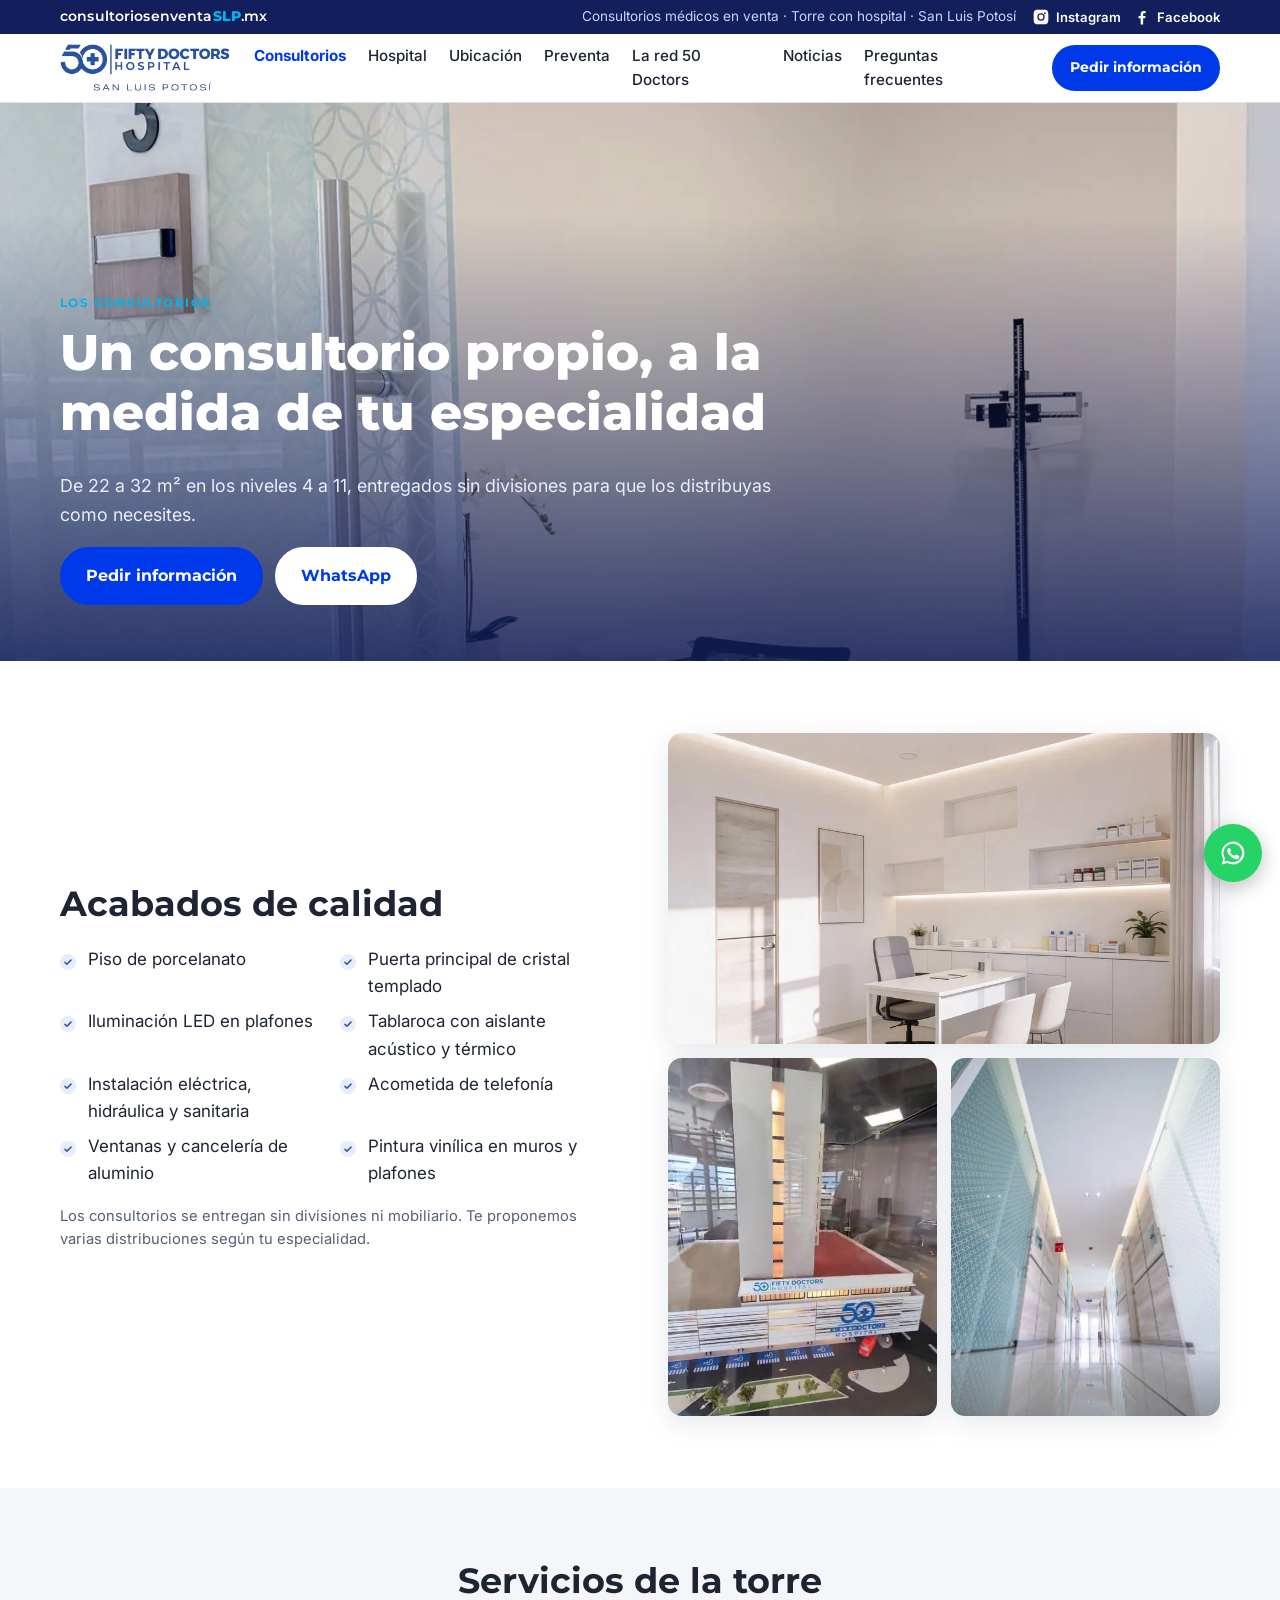
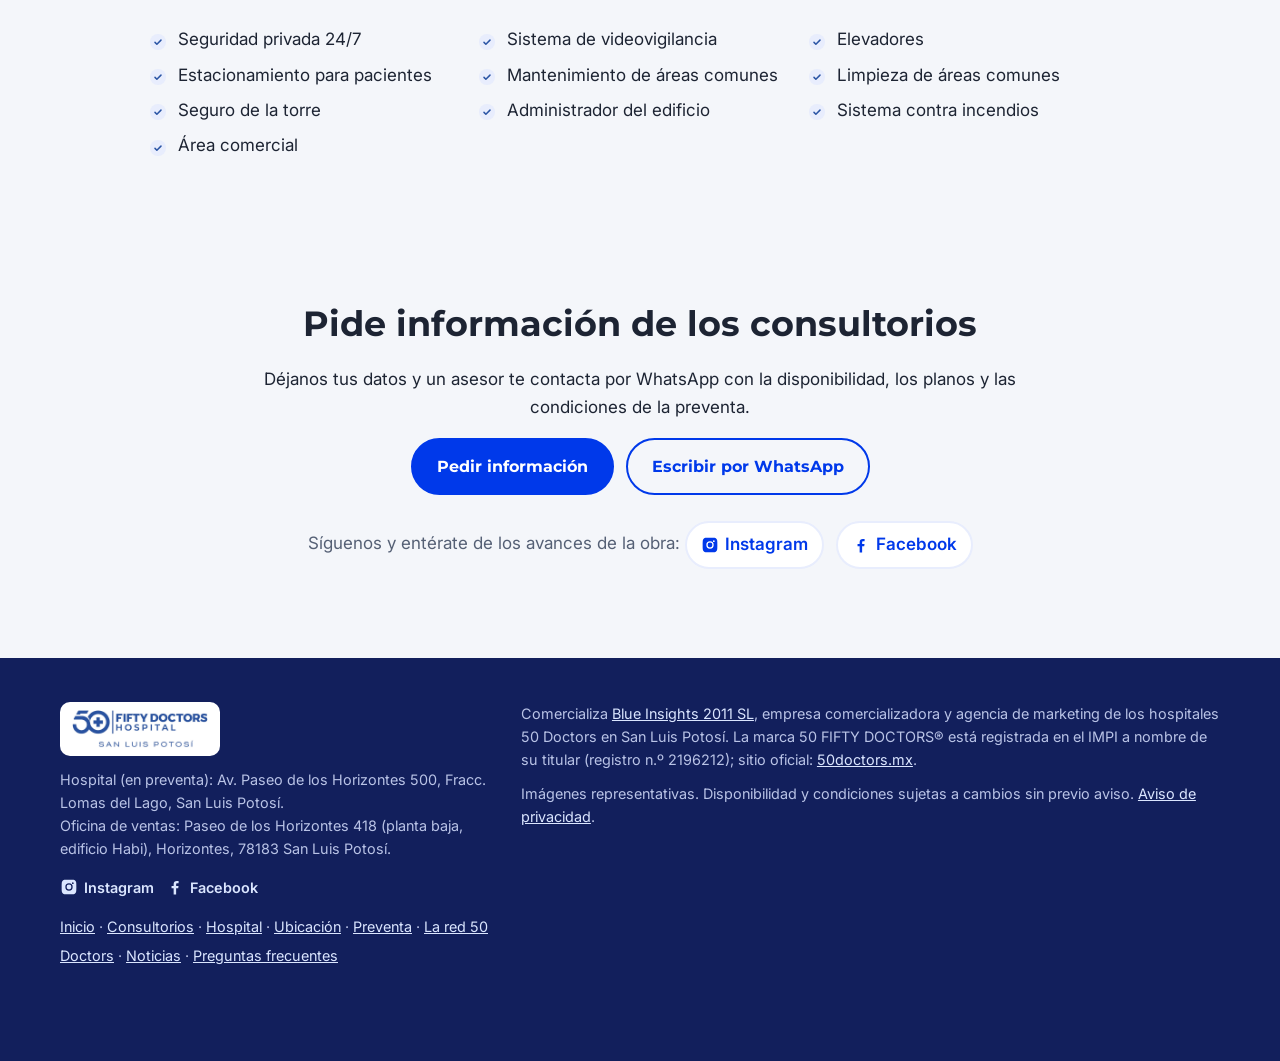
==== consultorios/index.html @ 8eedb694 "Google Ads: las tres conversiones conectadas (Pedir información, Concertar visita, WhatsApp) Co-Auth" ====
<!doctype html>
<html lang="es-MX">
<head>
<meta charset="utf-8">
<!-- Google Ads, cuenta 209-593-1827 (CEO 2026-11-02). Las conversiones las
     manda enlaces.js al pulsar «Pedir información», «Concertar visita» o WhatsApp. -->
<script async src="https://www.googletagmanager.com/gtag/js?id=AW-18551963654"></script>
<script>
  window.dataLayer = window.dataLayer || [];
  function gtag(){dataLayer.push(arguments);}
  gtag('js', new Date());
  gtag('config', 'AW-18551963654');
</script>
<meta name="viewport" content="width=device-width, initial-scale=1">
<title>Consultorios de 22 a 32 m² en venta en San Luis Potosí · 50 Doctors SLP</title>
<meta name="description" content="Consultorios médicos de 22 a 32 m² en San Luis Potosí, entregados sin divisiones para adaptarlos a tu especialidad. Acabados de calidad, seguridad 24/7, elevadores y estacionamiento.">
<link rel="canonical" href="https://consultoriosenventaslp.mx/consultorios/">
<meta name="robots" content="index, follow">
<meta name="theme-color" content="#0039ea">
<meta property="og:type" content="website">
<meta property="og:locale" content="es_MX">
<meta property="og:site_name" content="50 Doctors SLP">
<meta property="og:title" content="Consultorios de 22 a 32 m² en venta en San Luis Potosí · 50 Doctors SLP">
<meta property="og:description" content="Consultorios médicos de 22 a 32 m² en San Luis Potosí, entregados sin divisiones para adaptarlos a tu especialidad. Acabados de calidad, seguridad 24/7, elevadores y estacionamiento.">
<meta property="og:url" content="https://consultoriosenventaslp.mx/consultorios/">
<meta property="og:image" content="https://consultoriosenventaslp.mx/assets/img/og.jpg">
<meta name="twitter:card" content="summary_large_image">
<link rel="icon" href="/favicon.ico" sizes="any">
<link rel="icon" type="image/png" sizes="192x192" href="/assets/img/icono-192.png?v=2">
<link rel="apple-touch-icon" href="/assets/img/apple-touch-icon.png?v=2">
<link rel="preconnect" href="https://fonts.googleapis.com">
<link rel="preconnect" href="https://fonts.gstatic.com" crossorigin>
<link href="https://fonts.googleapis.com/css2?family=Montserrat:wght@500;600;700;800&family=Inter:wght@400;500;600&display=swap" rel="stylesheet">
<link rel="stylesheet" href="/assets/css/style.css?v=8">
</head>
<body>
<div class="barra-dominio">
  <div class="contenedor barra-dominio__fila">
    <a href="/" class="barra-dominio__nombre">consultoriosenventa<strong>SLP</strong>.mx</a>
    <span class="barra-dominio__lema">Consultorios médicos en venta · Torre con hospital · San Luis Potosí</span>
    <span class="redes redes--barra"><a href="https://www.instagram.com/consultoriosenventa.slp/" target="_blank" rel="noopener" aria-label="Instagram de 50 Doctors SLP"><svg viewBox="0 0 24 24" width="18" height="18" aria-hidden="true"><path fill="currentColor" d="M12 2.2c3.2 0 3.6 0 4.8.1 1.2.1 1.8.2 2.2.4.6.2 1 .5 1.4.9.4.4.7.8.9 1.4.2.4.4 1.1.4 2.2.1 1.3.1 1.6.1 4.8s0 3.6-.1 4.8c-.1 1.2-.2 1.8-.4 2.2-.2.6-.5 1-.9 1.4-.4.4-.8.7-1.4.9-.4.2-1.1.4-2.2.4-1.3.1-1.6.1-4.8.1s-3.6 0-4.8-.1c-1.2-.1-1.8-.2-2.2-.4-.6-.2-1-.5-1.4-.9-.4-.4-.7-.8-.9-1.4-.2-.4-.4-1.1-.4-2.2C2.2 15.6 2.2 15.2 2.2 12s0-3.6.1-4.8c.1-1.2.2-1.8.4-2.2.2-.6.5-1 .9-1.4.4-.4.8-.7 1.4-.9.4-.2 1.1-.4 2.2-.4C8.4 2.2 8.8 2.2 12 2.2Zm0 4.9a4.9 4.9 0 1 0 0 9.8 4.9 4.9 0 0 0 0-9.8Zm0 8.1a3.2 3.2 0 1 1 0-6.4 3.2 3.2 0 0 1 0 6.4Zm5.1-9.4a1.15 1.15 0 1 0 0 2.3 1.15 1.15 0 0 0 0-2.3Z"/></svg><span>Instagram</span></a><a href="https://www.facebook.com/1326223403898883" target="_blank" rel="noopener" aria-label="Facebook de 50 Doctors SLP"><svg viewBox="0 0 24 24" width="18" height="18" aria-hidden="true"><path fill="currentColor" d="M13.5 22v-8.2h2.8l.4-3.2h-3.2V8.5c0-.9.3-1.6 1.6-1.6h1.7V4.1c-.3 0-1.3-.1-2.5-.1-2.5 0-4.1 1.5-4.1 4.2v2.4H7.4v3.2h2.8V22h3.3Z"/></svg><span>Facebook</span></a></span>
  </div>
</div>
<header class="cabecera">
  <div class="contenedor cabecera__fila">
    <a href="/" class="marca" aria-label="50 Doctors SLP, inicio">
      <img src="/assets/img/logo.png" alt="50 Doctors Hospital San Luis Potosí" width="190" height="53">
    </a>
    <nav class="menu" aria-label="Secciones">
      <a href="/consultorios/" aria-current="page">Consultorios</a>
      <a href="/hospital/">Hospital</a>
      <a href="/ubicacion/">Ubicación</a>
      <a href="/preventa/">Preventa</a>
      <a href="/red-50-doctors/">La red 50 Doctors</a>
      <a href="/noticias/">Noticias</a>
      <a href="/preguntas-frecuentes/">Preguntas frecuentes</a>
    </nav>
    <a class="boton boton--pequeno" data-formulario href="/#contacto">Pedir información</a>
  </div>
  <nav class="menu-movil" aria-label="Secciones">
      <a href="/consultorios/" aria-current="page">Consultorios</a>
      <a href="/hospital/">Hospital</a>
      <a href="/ubicacion/">Ubicación</a>
      <a href="/preventa/">Preventa</a>
      <a href="/red-50-doctors/">La red 50 Doctors</a>
      <a href="/noticias/">Noticias</a>
      <a href="/preguntas-frecuentes/">Preguntas frecuentes</a>
  </nav>
</header>
<main>
<section class="portada portada--interior">
  <img class="portada__foto" src="/assets/img/consultorio-real.webp" alt="Consultorio médico 50 Doctors" width="1200" height="1600" fetchpriority="high">
  <div class="portada__velo"></div>
  <div class="contenedor portada__texto">
    <p class="etiqueta">Los consultorios</p>
    <h1>Un consultorio propio, a la medida de tu especialidad</h1>
    <p class="portada__sub">De 22 a 32 m² en los niveles 4 a 11, entregados sin divisiones para que los distribuyas como necesites.</p>
    <div class="botones">
      <a class="boton" data-formulario href="/#contacto">Pedir información</a>
      <a class="boton boton--claro" data-whatsapp href="/#contacto">WhatsApp</a>
    </div>
  </div>
</section>
<section class="seccion">
  <div class="contenedor dos-col">
    <div>
      <h2>Acabados de calidad</h2>
      <ul class="lista lista--2col">
        <li>Piso de porcelanato</li>
        <li>Puerta principal de cristal templado</li>
        <li>Iluminación LED en plafones</li>
        <li>Tablaroca con aislante acústico y térmico</li>
        <li>Instalación eléctrica, hidráulica y sanitaria</li>
        <li>Acometida de telefonía</li>
        <li>Ventanas y cancelería de aluminio</li>
        <li>Pintura vinílica en muros y plafones</li>
      </ul>
      <p class="nota">Los consultorios se entregan sin divisiones ni mobiliario. Te proponemos varias distribuciones según tu especialidad.</p>
    </div>
    <div class="galeria-mosaico">
      <img src="/assets/img/maqueta.webp" alt="Maqueta de la torre 50 Doctors SLP en la oficina de ventas" width="478" height="850" loading="lazy">
      <img src="/assets/img/consultorio.webp" alt="Consultorio amueblado, ejemplo de distribución" width="914" height="1600" loading="lazy">
      <img src="/assets/img/pasillo-consultorios.webp" alt="Pasillo de consultorios" width="1082" height="1600" loading="lazy">
    </div>
  </div>
</section>
<section class="seccion seccion--gris">
  <div class="contenedor">
    <h2 class="centrado">Servicios de la torre</h2>
    <ul class="lista lista--3col">
      <li>Seguridad privada 24/7</li>
      <li>Sistema de videovigilancia</li>
      <li>Elevadores</li>
      <li>Estacionamiento para pacientes</li>
      <li>Mantenimiento de áreas comunes</li>
      <li>Limpieza de áreas comunes</li>
      <li>Seguro de la torre</li>
      <li>Administrador del edificio</li>
      <li>Sistema contra incendios</li>
      <li>Área comercial</li>
    </ul>
  </div>
</section>
</main>
<section class="seccion seccion--gris" id="contacto">
  <div class="contenedor contacto">
    <h2>Pide información de los consultorios</h2>
    <p>Déjanos tus datos y un asesor te contacta por WhatsApp con la disponibilidad, los planos y las condiciones de la preventa.</p>
    <div class="botones centrar">
      <a class="boton" data-formulario href="/#contacto">Pedir información</a>
      <a class="boton boton--borde-oscuro" data-whatsapp href="/#contacto">Escribir por WhatsApp</a>
    </div>
    <p class="siguenos">Síguenos y entérate de los avances de la obra: <span class="redes redes--grande"><a href="https://www.instagram.com/consultoriosenventa.slp/" target="_blank" rel="noopener" aria-label="Instagram de 50 Doctors SLP"><svg viewBox="0 0 24 24" width="18" height="18" aria-hidden="true"><path fill="currentColor" d="M12 2.2c3.2 0 3.6 0 4.8.1 1.2.1 1.8.2 2.2.4.6.2 1 .5 1.4.9.4.4.7.8.9 1.4.2.4.4 1.1.4 2.2.1 1.3.1 1.6.1 4.8s0 3.6-.1 4.8c-.1 1.2-.2 1.8-.4 2.2-.2.6-.5 1-.9 1.4-.4.4-.8.7-1.4.9-.4.2-1.1.4-2.2.4-1.3.1-1.6.1-4.8.1s-3.6 0-4.8-.1c-1.2-.1-1.8-.2-2.2-.4-.6-.2-1-.5-1.4-.9-.4-.4-.7-.8-.9-1.4-.2-.4-.4-1.1-.4-2.2C2.2 15.6 2.2 15.2 2.2 12s0-3.6.1-4.8c.1-1.2.2-1.8.4-2.2.2-.6.5-1 .9-1.4.4-.4.8-.7 1.4-.9.4-.2 1.1-.4 2.2-.4C8.4 2.2 8.8 2.2 12 2.2Zm0 4.9a4.9 4.9 0 1 0 0 9.8 4.9 4.9 0 0 0 0-9.8Zm0 8.1a3.2 3.2 0 1 1 0-6.4 3.2 3.2 0 0 1 0 6.4Zm5.1-9.4a1.15 1.15 0 1 0 0 2.3 1.15 1.15 0 0 0 0-2.3Z"/></svg><span>Instagram</span></a><a href="https://www.facebook.com/1326223403898883" target="_blank" rel="noopener" aria-label="Facebook de 50 Doctors SLP"><svg viewBox="0 0 24 24" width="18" height="18" aria-hidden="true"><path fill="currentColor" d="M13.5 22v-8.2h2.8l.4-3.2h-3.2V8.5c0-.9.3-1.6 1.6-1.6h1.7V4.1c-.3 0-1.3-.1-2.5-.1-2.5 0-4.1 1.5-4.1 4.2v2.4H7.4v3.2h2.8V22h3.3Z"/></svg><span>Facebook</span></a></span></p>
  </div>
</section>

<footer class="pie">
  <div class="contenedor pie__fila">
    <div>
      <img src="/assets/img/logo.png" alt="50 Doctors Hospital San Luis Potosí" width="160" height="45" class="pie__logo">
      <p>Hospital (en preventa): Av. Paseo de los Horizontes 500, Fracc. Lomas del Lago, San Luis Potosí.<br>Oficina de ventas: Paseo de los Horizontes 418 (planta baja, edificio Habi), Horizontes, 78183 San Luis Potosí.</p>
      <p><span class="redes redes--pie"><a href="https://www.instagram.com/consultoriosenventa.slp/" target="_blank" rel="noopener" aria-label="Instagram de 50 Doctors SLP"><svg viewBox="0 0 24 24" width="18" height="18" aria-hidden="true"><path fill="currentColor" d="M12 2.2c3.2 0 3.6 0 4.8.1 1.2.1 1.8.2 2.2.4.6.2 1 .5 1.4.9.4.4.7.8.9 1.4.2.4.4 1.1.4 2.2.1 1.3.1 1.6.1 4.8s0 3.6-.1 4.8c-.1 1.2-.2 1.8-.4 2.2-.2.6-.5 1-.9 1.4-.4.4-.8.7-1.4.9-.4.2-1.1.4-2.2.4-1.3.1-1.6.1-4.8.1s-3.6 0-4.8-.1c-1.2-.1-1.8-.2-2.2-.4-.6-.2-1-.5-1.4-.9-.4-.4-.7-.8-.9-1.4-.2-.4-.4-1.1-.4-2.2C2.2 15.6 2.2 15.2 2.2 12s0-3.6.1-4.8c.1-1.2.2-1.8.4-2.2.2-.6.5-1 .9-1.4.4-.4.8-.7 1.4-.9.4-.2 1.1-.4 2.2-.4C8.4 2.2 8.8 2.2 12 2.2Zm0 4.9a4.9 4.9 0 1 0 0 9.8 4.9 4.9 0 0 0 0-9.8Zm0 8.1a3.2 3.2 0 1 1 0-6.4 3.2 3.2 0 0 1 0 6.4Zm5.1-9.4a1.15 1.15 0 1 0 0 2.3 1.15 1.15 0 0 0 0-2.3Z"/></svg><span>Instagram</span></a><a href="https://www.facebook.com/1326223403898883" target="_blank" rel="noopener" aria-label="Facebook de 50 Doctors SLP"><svg viewBox="0 0 24 24" width="18" height="18" aria-hidden="true"><path fill="currentColor" d="M13.5 22v-8.2h2.8l.4-3.2h-3.2V8.5c0-.9.3-1.6 1.6-1.6h1.7V4.1c-.3 0-1.3-.1-2.5-.1-2.5 0-4.1 1.5-4.1 4.2v2.4H7.4v3.2h2.8V22h3.3Z"/></svg><span>Facebook</span></a></span></p>
      <nav class="pie__menu" aria-label="Secciones">
        <a href="/">Inicio</a> · <a href="/consultorios/">Consultorios</a> · <a href="/hospital/">Hospital</a> · <a href="/ubicacion/">Ubicación</a> · <a href="/preventa/">Preventa</a> · <a href="/red-50-doctors/">La red 50 Doctors</a> · <a href="/noticias/">Noticias</a> · <a href="/preguntas-frecuentes/">Preguntas frecuentes</a>
      </nav>
    </div>
    <div class="pie__legal">
      <p>Comercializa <a href="https://www.blueinsights2011.com/" target="_blank" rel="noopener">Blue Insights 2011 SL</a>, empresa comercializadora y agencia de marketing de los hospitales 50&nbsp;Doctors en San Luis Potosí. La marca 50&nbsp;FIFTY&nbsp;DOCTORS® está registrada en el IMPI a nombre de su titular (registro n.º 2196212); sitio oficial: <a href="https://www.50doctors.mx" target="_blank" rel="noopener">50doctors.mx</a>.</p>
      <p>Imágenes representativas. Disponibilidad y condiciones sujetas a cambios sin previo aviso. <a href="https://fifty-doctors-crm-805505290896.us-central1.run.app/privacidad" target="_blank" rel="noopener">Aviso de privacidad</a>.</p>
    </div>
  </div>
</footer>

<a class="flotante" data-whatsapp href="/#contacto" aria-label="Escribir por WhatsApp">
  <svg viewBox="0 0 32 32" width="28" height="28" aria-hidden="true"><path fill="currentColor" d="M16 3a13 13 0 0 0-11.2 19.6L3 29l6.6-1.7A13 13 0 1 0 16 3Zm0 23.6c-2 0-4-.6-5.7-1.6l-.4-.2-3.9 1 1-3.8-.3-.4A10.6 10.6 0 1 1 16 26.6Zm5.8-7.9c-.3-.2-1.9-.9-2.2-1s-.5-.2-.7.2-.8 1-1 1.2-.4.2-.7.1a8.7 8.7 0 0 1-4.3-3.8c-.3-.6.3-.5.9-1.7.1-.2 0-.4 0-.5l-1-2.4c-.3-.6-.5-.5-.7-.5h-.6c-.2 0-.6.1-.9.4s-1.2 1.1-1.2 2.8 1.2 3.3 1.4 3.5 2.4 3.7 5.9 5.2c2.2.9 3 1 4.1.8.7-.1 1.9-.8 2.2-1.5s.3-1.4.2-1.5-.3-.2-.6-.3Z"/></svg>
</a>
<script src="/assets/js/enlaces.js?v=8"></script>
</body>
</html>
---- assets/css/style.css ----
/* consultoriosenventaslp — 50 Doctors SLP
   Una sola hoja. Colores del brochure de SLP: azul eléctrico #0039EA,
   marino #121F5C y el cian del logo de SLP #00B3E9. Montserrat para
   títulos, Inter para texto. Móvil primero. */

:root {
  --azul: #0039ea;
  --azul-oscuro: #121f5c;
  --azul-claro: #e8edfd;
  --cian: #00b3e9;
  --texto: #1d2433;
  --texto-suave: #556075;
  --gris: #f4f6fa;
  --borde: #dde3ee;
  --blanco: #ffffff;
  --verde-wa: #25d366;
  --radio: 14px;
  --sombra: 0 8px 28px rgba(20, 40, 80, .10);
}

* { box-sizing: border-box; }
html { scroll-behavior: smooth; }
body {
  margin: 0;
  font-family: "Inter", system-ui, -apple-system, "Segoe UI", Roboto, sans-serif;
  color: var(--texto);
  background: var(--blanco);
  line-height: 1.6;
  font-size: 17px;
  -webkit-font-smoothing: antialiased;
}
img { max-width: 100%; height: auto; display: block; }
a { color: var(--azul); }
h1, h2, h3 {
  font-family: "Montserrat", system-ui, sans-serif;
  line-height: 1.2;
  color: var(--texto);
  margin: 0 0 .6em;
}
h1 { font-size: clamp(1.9rem, 4.6vw, 3.1rem); font-weight: 800; }
h2 { font-size: clamp(1.5rem, 3.2vw, 2.2rem); font-weight: 700; }
h3 { font-size: 1.15rem; font-weight: 700; margin-top: 1.4em; }
p { margin: 0 0 1em; }

.contenedor { width: min(1160px, 100% - 32px); margin-inline: auto; }
.centrado { text-align: center; }
.estrecho { max-width: 720px; margin-inline: auto; }

/* Cabecera */
.cabecera {
  position: sticky; top: 0; z-index: 20;
  background: rgba(255, 255, 255, .96);
  backdrop-filter: blur(8px);
  border-bottom: 1px solid var(--borde);
}
.cabecera__fila { display: flex; align-items: center; gap: 24px; min-height: 68px; }
.marca img { width: 170px; height: auto; }
.menu { display: none; gap: 22px; margin-left: auto; }
.menu a { color: var(--texto); text-decoration: none; font-weight: 500; font-size: .95rem; }
.menu a:hover { color: var(--azul); }
.cabecera .boton { margin-left: auto; }
@media (min-width: 900px) {
  .menu { display: flex; }
  .cabecera .boton { margin-left: 8px; }
}

/* Botones */
.boton {
  display: inline-flex; align-items: center; justify-content: center;
  padding: 14px 24px;
  border-radius: 999px;
  background: var(--azul);
  color: var(--blanco);
  font-family: "Montserrat", sans-serif;
  font-weight: 700;
  font-size: 1rem;
  text-decoration: none;
  border: 2px solid var(--azul);
  transition: background .2s, transform .2s;
}
.boton:hover { background: var(--azul-oscuro); border-color: var(--azul-oscuro); transform: translateY(-1px); }
.boton--pequeno { padding: 9px 16px; font-size: .9rem; }
.boton--claro { background: var(--blanco); color: var(--azul); border-color: var(--blanco); }
.boton--claro:hover { background: var(--azul-claro); border-color: var(--azul-claro); }
.boton--borde { background: transparent; color: var(--blanco); border-color: var(--blanco); }
.boton--borde:hover { background: rgba(255, 255, 255, .12); border-color: var(--blanco); }
.boton--borde-oscuro { background: transparent; color: var(--azul); border-color: var(--azul); }
.boton--borde-oscuro:hover { background: var(--azul-claro); }

.etiqueta {
  font-family: "Montserrat", sans-serif;
  font-weight: 700;
  text-transform: uppercase;
  letter-spacing: .12em;
  font-size: .78rem;
  color: var(--azul);
  margin-bottom: .8em;
}
.etiqueta--clara { color: var(--cian); }

/* Portada */
.portada { position: relative; min-height: min(86vh, 760px); display: flex; align-items: flex-end; overflow: hidden; }
.portada__foto { position: absolute; inset: 0; width: 100%; height: 100%; object-fit: cover; object-position: center 35%; }
.portada__velo { position: absolute; inset: 0; background: linear-gradient(180deg, rgba(18, 31, 92, .05) 20%, rgba(18, 31, 92, .85) 100%); }
.portada__texto { position: relative; padding: 120px 0 56px; color: var(--blanco); }
.portada__texto h1 { color: var(--blanco); max-width: 860px; }
.portada__texto .etiqueta { color: var(--cian); }
.portada__sub { font-size: 1.12rem; max-width: 720px; color: #e8eefc; }
.portada__botones { display: flex; flex-wrap: wrap; gap: 12px; margin-top: 8px; }
.centrar { justify-content: center; }

/* Cifras */
.cifras { background: var(--azul); color: var(--blanco); border-bottom: 4px solid var(--cian); }
.cifras__fila { display: grid; grid-template-columns: repeat(2, 1fr); gap: 18px 12px; padding: 28px 0; text-align: center; }
.cifras strong { display: block; font-family: "Montserrat", sans-serif; font-size: 1.6rem; font-weight: 800; }
.cifras span { font-size: .9rem; color: #d6e0ff; }
@media (min-width: 760px) { .cifras__fila { grid-template-columns: repeat(4, 1fr); } }
@media (min-width: 1050px) { .cifras__fila { grid-template-columns: repeat(7, 1fr); } }

/* Secciones */
.seccion { padding: 72px 0; }
.seccion--gris { background: var(--gris); }
.dos-col { display: grid; gap: 40px; align-items: center; }
@media (min-width: 900px) {
  .dos-col { grid-template-columns: 1fr 1fr; gap: 56px; }
  .dos-col--invertida > :first-child { order: 2; }
}

.lista { list-style: none; padding: 0; margin: 0 0 1em; display: grid; gap: 8px; }
.lista li { position: relative; padding-left: 28px; }
.lista li::before {
  content: ""; position: absolute; left: 0; top: .45em;
  width: 16px; height: 16px; border-radius: 50%;
  background: var(--azul-claro) url("data:image/svg+xml,%3Csvg xmlns='http://www.w3.org/2000/svg' viewBox='0 0 16 16'%3E%3Cpath d='M4 8.5l2.5 2.5L12 5.5' fill='none' stroke='%232a55a5' stroke-width='2' stroke-linecap='round' stroke-linejoin='round'/%3E%3C/svg%3E") center/12px no-repeat;
}
@media (min-width: 600px) { .lista--2col { grid-template-columns: 1fr 1fr; } }

.galeria-2 { display: grid; gap: 14px; }
.galeria-2 img, .galeria-mosaico img, .red img { border-radius: var(--radio); box-shadow: var(--sombra); object-fit: cover; width: 100%; }
.galeria-2 img { aspect-ratio: 16 / 10; }
.galeria-mosaico { display: grid; grid-template-columns: 1fr 1fr; gap: 14px; }
.galeria-mosaico img { aspect-ratio: 3 / 4; }
.galeria-mosaico img:nth-child(2) { grid-column: 1 / -1; aspect-ratio: 16 / 9; order: -1; }

.tarjetas { display: grid; gap: 18px; margin-top: 32px; }
@media (min-width: 800px) { .tarjetas { grid-template-columns: repeat(3, 1fr); } }
.tarjeta { background: var(--blanco); border: 1px solid var(--borde); border-radius: var(--radio); padding: 26px; box-shadow: var(--sombra); }
.tarjeta { border-top: 4px solid var(--cian); }
.tarjeta h3 { margin-top: 0; color: var(--azul); }
.tarjeta p { margin: 0; color: var(--texto-suave); }

.mapa { border-radius: var(--radio); overflow: hidden; box-shadow: var(--sombra); background: var(--borde); aspect-ratio: 4 / 3; }
.mapa iframe { width: 100%; height: 100%; border: 0; display: block; }
.enlace { font-weight: 600; text-decoration: none; }
.enlace:hover { text-decoration: underline; }

/* Preventa */
.preventa { background: linear-gradient(135deg, var(--azul-oscuro), var(--azul)); color: var(--blanco); }
.preventa__caja { max-width: 820px; text-align: center; }
.preventa h2 { color: var(--blanco); }
.preventa p { color: #e3ebfb; font-size: 1.08rem; }
.preventa .portada__botones { justify-content: center; }

/* Red */
.red { display: grid; grid-template-columns: 1fr 1fr; gap: 14px; margin-top: 32px; }
.red img { aspect-ratio: 4 / 3; }
@media (min-width: 900px) { .red { grid-template-columns: repeat(4, 1fr); } .red img { aspect-ratio: 3 / 4; } }

/* Contacto */
.contacto { text-align: center; max-width: 760px; }

/* Pie */
.pie { background: var(--azul-oscuro); color: #b9c3e6; padding: 44px 0 90px; font-size: .9rem; }
.pie a { color: #dbe6ff; }
.pie__fila { display: grid; gap: 24px; }
@media (min-width: 900px) { .pie__fila { grid-template-columns: 1fr 1.6fr; } }
.pie__logo { background: var(--blanco); padding: 8px 12px; border-radius: 10px; margin-bottom: 12px; }
.pie__legal p { margin-bottom: .8em; }

/* WhatsApp flotante */
.flotante {
  position: fixed; right: 18px; bottom: 18px; z-index: 30;
  width: 58px; height: 58px; border-radius: 50%;
  background: var(--verde-wa); color: var(--blanco);
  display: grid; place-items: center;
  box-shadow: 0 6px 20px rgba(0, 0, 0, .25);
  transition: transform .2s;
}
.flotante:hover { transform: scale(1.06); }

@media (prefers-reduced-motion: reduce) {
  html { scroll-behavior: auto; }
  .boton, .flotante { transition: none; }
}

/* Que la cabecera fija no tape el título al saltar a una sección. */
section[id] { scroll-margin-top: 76px; }

/* Móvil: botón de la cabecera en una línea y texto de portada legible
   sobre la foto. */
.boton { white-space: nowrap; }
@media (max-width: 600px) {
  .marca img { width: 128px; }
  .portada__velo { background: linear-gradient(180deg, rgba(18, 31, 92, .25) 0%, rgba(18, 31, 92, .9) 55%); }
  .portada__texto { padding-top: 90px; }
  .portada__botones .boton { flex: 1 1 100%; }
}

/* ── Varias páginas (11-oct) ─────────────────────────────────────────── */

/* Barra con el dominio, arriba del todo (CEO: «que se vea»). */
.barra-dominio { background: var(--azul-oscuro); color: #c9d4f7; font-size: .85rem; }
.barra-dominio__fila { display: flex; align-items: center; justify-content: space-between; gap: 12px; min-height: 34px; }
.barra-dominio__nombre { color: var(--blanco); text-decoration: none; font-family: "Montserrat", sans-serif; font-weight: 600; letter-spacing: .01em; }
.barra-dominio__nombre strong { color: var(--cian); font-weight: 800; }
.barra-dominio__lema { display: none; }
@media (min-width: 760px) { .barra-dominio__lema { display: inline; } }

.menu a[aria-current="page"] { color: var(--azul); font-weight: 700; }
.menu-movil {
  display: flex; gap: 18px; overflow-x: auto; padding: 8px 16px 10px;
  border-top: 1px solid var(--borde); scrollbar-width: none;
}
.menu-movil::-webkit-scrollbar { display: none; }
.menu-movil a { color: var(--texto); text-decoration: none; font-weight: 600; font-size: .9rem; white-space: nowrap; }
.menu-movil a[aria-current="page"] { color: var(--azul); }
@media (min-width: 900px) { .menu-movil { display: none; } }

.botones { display: flex; flex-wrap: wrap; gap: 12px; margin-top: 8px; }
.preventa .botones, .contacto .botones { justify-content: center; }
@media (max-width: 600px) { .portada .botones .boton { flex: 1 1 100%; } }

.portada--interior { min-height: min(62vh, 560px); }

.tarjetas--enlace { grid-template-columns: 1fr; }
@media (min-width: 700px) { .tarjetas--enlace { grid-template-columns: 1fr 1fr; } }
@media (min-width: 1100px) { .tarjetas--enlace { grid-template-columns: repeat(4, 1fr); } }
.tarjeta--enlace { padding: 0; overflow: hidden; text-decoration: none; color: inherit; display: flex; flex-direction: column; transition: transform .2s, box-shadow .2s; }
.tarjeta--enlace:hover { transform: translateY(-3px); box-shadow: 0 14px 34px rgba(0, 57, 234, .16); }
.tarjeta--enlace img { aspect-ratio: 16 / 10; object-fit: cover; width: 100%; }
.tarjeta--enlace > div { padding: 18px 20px 22px; }
.tarjeta__mas { display: inline-block; margin-top: 10px; color: var(--azul); font-weight: 700; font-size: .92rem; }

@media (min-width: 700px) { .lista--3col { grid-template-columns: repeat(3, 1fr); } }
.lista--3col { max-width: 980px; margin: 24px auto 0; }
.nota { color: var(--texto-suave); font-size: .92rem; }

.pasos { counter-reset: paso; list-style: none; padding: 0; margin: 24px 0 0; display: grid; gap: 14px; }
.pasos li { counter-increment: paso; position: relative; padding: 16px 18px 16px 64px; background: var(--blanco); border: 1px solid var(--borde); border-radius: var(--radio); }
.pasos li::before {
  content: counter(paso); position: absolute; left: 18px; top: 50%; transform: translateY(-50%);
  width: 32px; height: 32px; border-radius: 50%; background: var(--azul); color: var(--blanco);
  display: grid; place-items: center; font-family: "Montserrat", sans-serif; font-weight: 800;
}

.pie__menu { margin-top: 10px; line-height: 2; }

/* Ubicación: el hospital y la oficina en el mismo mapa (11-oct). */
.mapa--grande { aspect-ratio: auto; height: min(62vh, 520px); }
.lugares { display: grid; gap: 18px; margin-top: 24px; }
@media (min-width: 860px) { .lugares { grid-template-columns: 1fr 1fr; } }
.lugar { background: var(--blanco); border: 1px solid var(--borde); border-radius: var(--radio); padding: 24px; box-shadow: var(--sombra); }
.lugar--hospital { border-top: 5px solid var(--azul); }
.lugar--oficina { border-top: 5px solid var(--cian); }
.lugar h2 { font-size: 1.35rem; }
.etiqueta-mapa { font-family: "Montserrat", sans-serif; font-weight: 700; font-size: 13px; border: 0; border-radius: 8px; padding: 6px 10px; box-shadow: 0 4px 14px rgba(0,0,0,.2); }
.etiqueta-mapa--hospital { background: var(--azul); color: #fff; }
.etiqueta-mapa--oficina { background: var(--cian); color: #04203a; }
.etiqueta-mapa--hospital::before { border-top-color: var(--azul) !important; }
.etiqueta-mapa--oficina::before { border-top-color: var(--cian) !important; }
.lugar .mapa { margin: -24px -24px 18px; border-radius: var(--radio) var(--radio) 0 0; box-shadow: none; aspect-ratio: 16 / 10; }

/* Redes (11-oct): Instagram y Facebook en todas las páginas. */
.redes { display: inline-flex; gap: 12px; align-items: center; vertical-align: middle; }
.redes a { display: inline-flex; align-items: center; gap: 6px; text-decoration: none; font-weight: 600; }
.redes--barra a { color: var(--blanco); }
.redes--barra a span { display: none; }
@media (min-width: 1000px) { .redes--barra a span { display: inline; font-size: .82rem; } }
.redes--barra a:hover { color: var(--cian); }
.redes--grande a { color: var(--azul); padding: 8px 14px; border: 2px solid var(--azul-claro); border-radius: 999px; background: var(--blanco); }
.redes--grande a:hover { border-color: var(--azul); }
.redes--pie a { color: #dbe6ff; }
.siguenos { margin-top: 26px; color: var(--texto-suave); }
.barra-dominio__fila { gap: 16px; }
.barra-dominio__lema { margin-left: auto; }

/* Noticias */
.noticias { display: grid; gap: 20px; }
@media (min-width: 700px) { .noticias { grid-template-columns: 1fr 1fr; } }
@media (min-width: 1050px) { .noticias { grid-template-columns: repeat(3, 1fr); } }
.noticia { background: var(--blanco); border: 1px solid var(--borde); border-radius: var(--radio); overflow: hidden; box-shadow: var(--sombra); display: flex; flex-direction: column; }
.noticia__foto img { width: 100%; aspect-ratio: 4 / 5; object-fit: cover; }
.noticia__texto { padding: 18px 20px 22px; }
.noticia__texto h3 { margin-top: 0; font-size: 1.05rem; }
.noticia__texto p { color: var(--texto-suave); font-size: .95rem; }
.noticia__fecha { font-size: .8rem !important; text-transform: uppercase; letter-spacing: .06em; color: var(--azul) !important; font-weight: 600; margin-bottom: .4em; }

/* Preventa: fotos reales del terreno (11-oct). */
.obra { display: grid; gap: 16px; margin-top: 26px; }
@media (min-width: 800px) { .obra { grid-template-columns: repeat(3, 1fr); } }
.obra figure { margin: 0; background: var(--blanco); border-radius: var(--radio); overflow: hidden; box-shadow: var(--sombra); }
.obra img { width: 100%; aspect-ratio: 16 / 10; object-fit: cover; }
.obra figcaption { padding: 10px 14px 14px; font-size: .9rem; color: var(--texto-suave); }

/* Preguntas frecuentes (12-oct). */
.faq { background: var(--blanco); border: 1px solid var(--borde); border-radius: var(--radio); margin-bottom: 10px; box-shadow: var(--sombra); }
.faq summary { cursor: pointer; padding: 16px 48px 16px 18px; font-family: "Montserrat", sans-serif; font-weight: 700; position: relative; list-style: none; }
.faq summary::-webkit-details-marker { display: none; }
.faq summary::after { content: "+"; position: absolute; right: 18px; top: 50%; transform: translateY(-50%); color: var(--azul); font-size: 1.4rem; font-weight: 600; }
.faq[open] summary::after { content: "–"; }
.faq p { padding: 0 18px 16px; margin: 0; color: var(--texto-suave); }
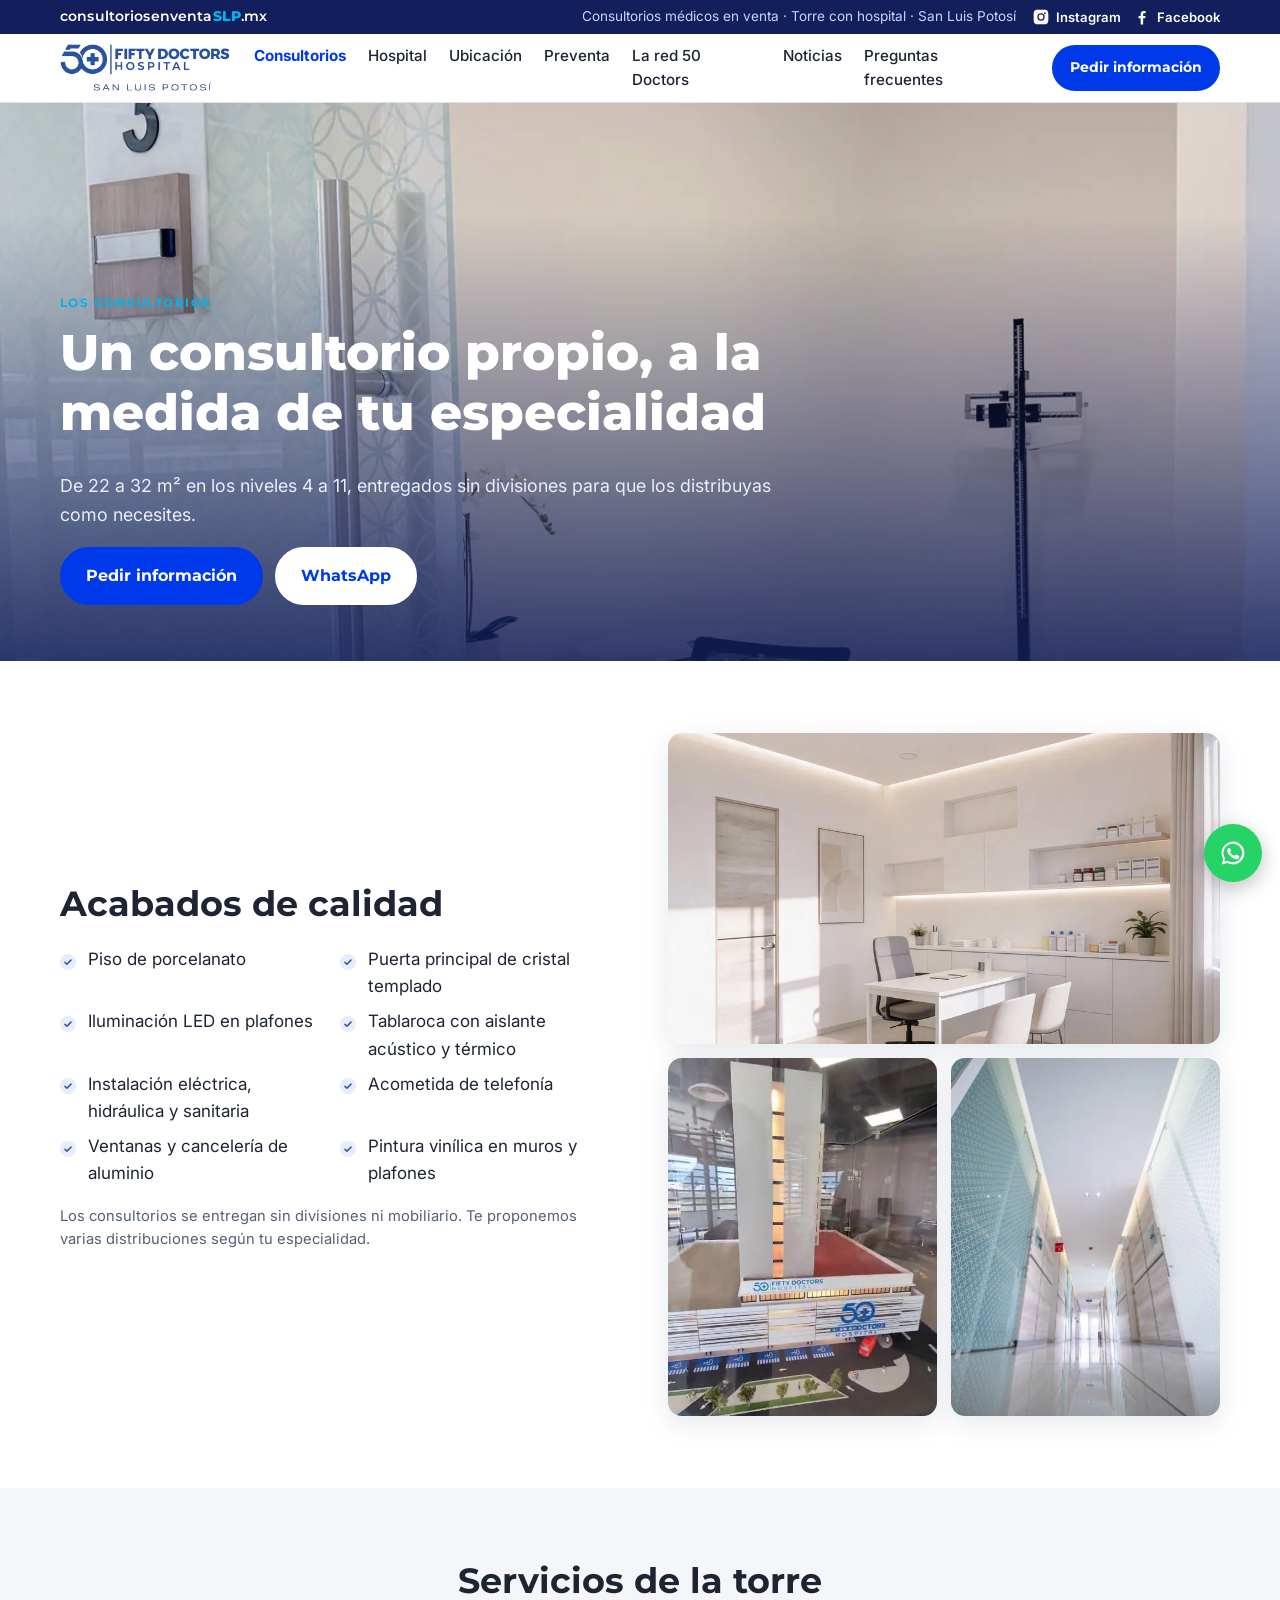
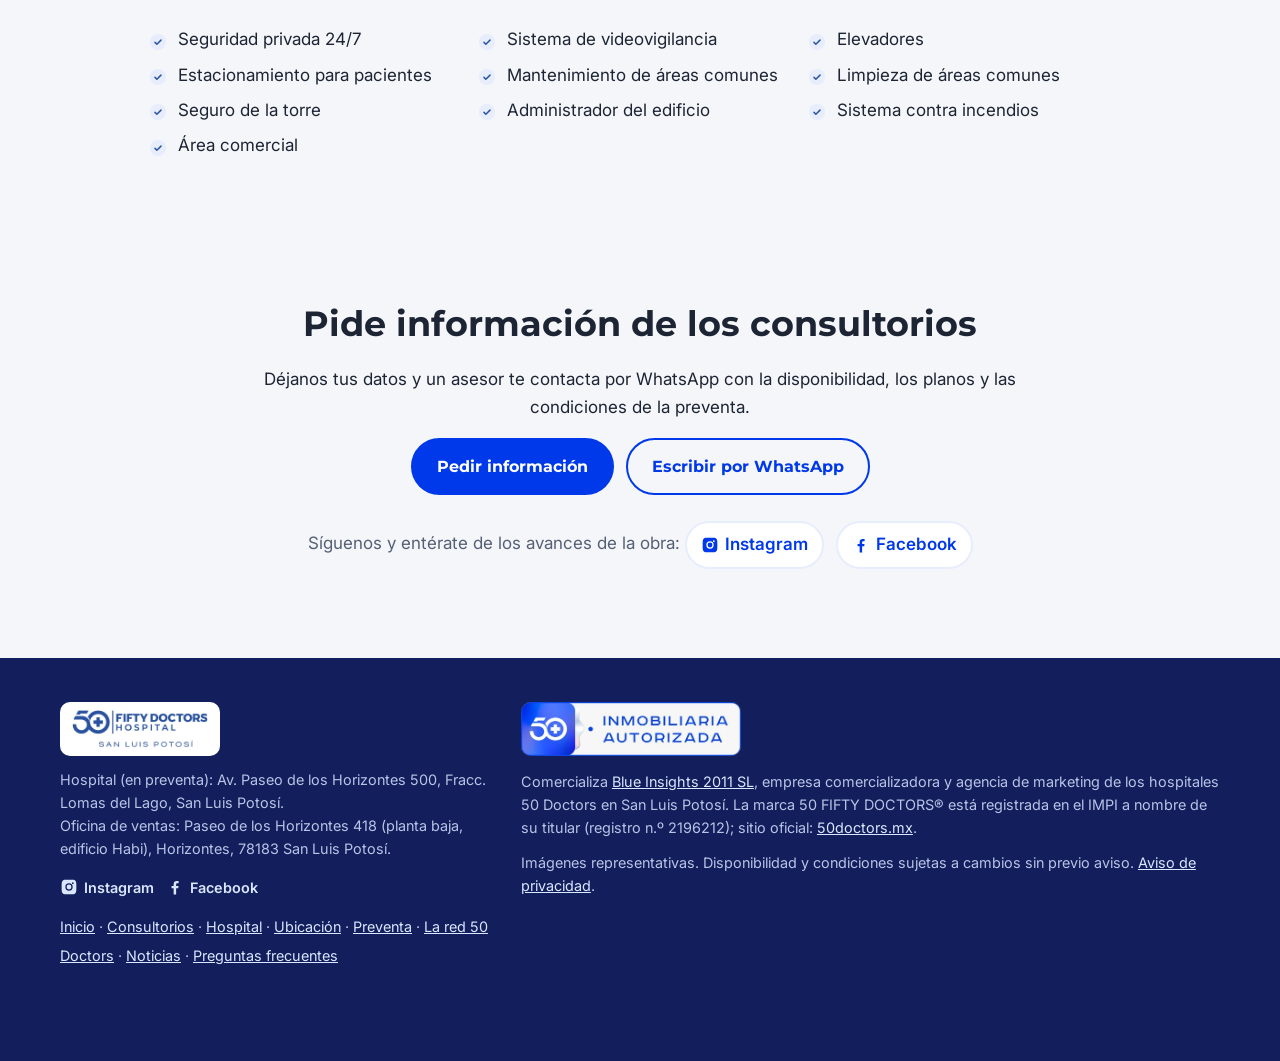
==== commit a6c1c5f3: "Pie: sello «Inmobiliaria autorizada» en todas las páginas Co-Authored-By: Claude Opus 5.5 <noreply@a" ====
--- a/consultorios/index.html
+++ b/consultorios/index.html
@@ -31,7 +31,7 @@
 <link rel="preconnect" href="https://fonts.googleapis.com">
 <link rel="preconnect" href="https://fonts.gstatic.com" crossorigin>
 <link href="https://fonts.googleapis.com/css2?family=Montserrat:wght@500;600;700;800&family=Inter:wght@400;500;600&display=swap" rel="stylesheet">
-<link rel="stylesheet" href="/assets/css/style.css?v=8">
+<link rel="stylesheet" href="/assets/css/style.css?v=9">
 </head>
 <body>
 <div class="barra-dominio">
@@ -145,6 +145,7 @@
       </nav>
     </div>
     <div class="pie__legal">
+      <img src="/assets/img/inmobiliaria-autorizada.webp" alt="50 Doctors · Inmobiliaria autorizada" width="220" height="55" class="pie__sello" loading="lazy">
       <p>Comercializa <a href="https://www.blueinsights2011.com/" target="_blank" rel="noopener">Blue Insights 2011 SL</a>, empresa comercializadora y agencia de marketing de los hospitales 50&nbsp;Doctors en San Luis Potosí. La marca 50&nbsp;FIFTY&nbsp;DOCTORS® está registrada en el IMPI a nombre de su titular (registro n.º 2196212); sitio oficial: <a href="https://www.50doctors.mx" target="_blank" rel="noopener">50doctors.mx</a>.</p>
       <p>Imágenes representativas. Disponibilidad y condiciones sujetas a cambios sin previo aviso. <a href="https://fifty-doctors-crm-805505290896.us-central1.run.app/privacidad" target="_blank" rel="noopener">Aviso de privacidad</a>.</p>
     </div>
@@ -154,6 +155,6 @@
 <a class="flotante" data-whatsapp href="/#contacto" aria-label="Escribir por WhatsApp">
   <svg viewBox="0 0 32 32" width="28" height="28" aria-hidden="true"><path fill="currentColor" d="M16 3a13 13 0 0 0-11.2 19.6L3 29l6.6-1.7A13 13 0 1 0 16 3Zm0 23.6c-2 0-4-.6-5.7-1.6l-.4-.2-3.9 1 1-3.8-.3-.4A10.6 10.6 0 1 1 16 26.6Zm5.8-7.9c-.3-.2-1.9-.9-2.2-1s-.5-.2-.7.2-.8 1-1 1.2-.4.2-.7.1a8.7 8.7 0 0 1-4.3-3.8c-.3-.6.3-.5.9-1.7.1-.2 0-.4 0-.5l-1-2.4c-.3-.6-.5-.5-.7-.5h-.6c-.2 0-.6.1-.9.4s-1.2 1.1-1.2 2.8 1.2 3.3 1.4 3.5 2.4 3.7 5.9 5.2c2.2.9 3 1 4.1.8.7-.1 1.9-.8 2.2-1.5s.3-1.4.2-1.5-.3-.2-.6-.3Z"/></svg>
 </a>
-<script src="/assets/js/enlaces.js?v=8"></script>
+<script src="/assets/js/enlaces.js?v=9"></script>
 </body>
 </html>
--- a/assets/css/style.css
+++ b/assets/css/style.css
@@ -176,6 +176,7 @@
 @media (min-width: 900px) { .pie__fila { grid-template-columns: 1fr 1.6fr; } }
 .pie__logo { background: var(--blanco); padding: 8px 12px; border-radius: 10px; margin-bottom: 12px; }
 .pie__legal p { margin-bottom: .8em; }
+.pie__sello { display: block; width: 220px; height: auto; margin-bottom: 14px; border-radius: 10px; }
 
 /* WhatsApp flotante */
 .flotante {
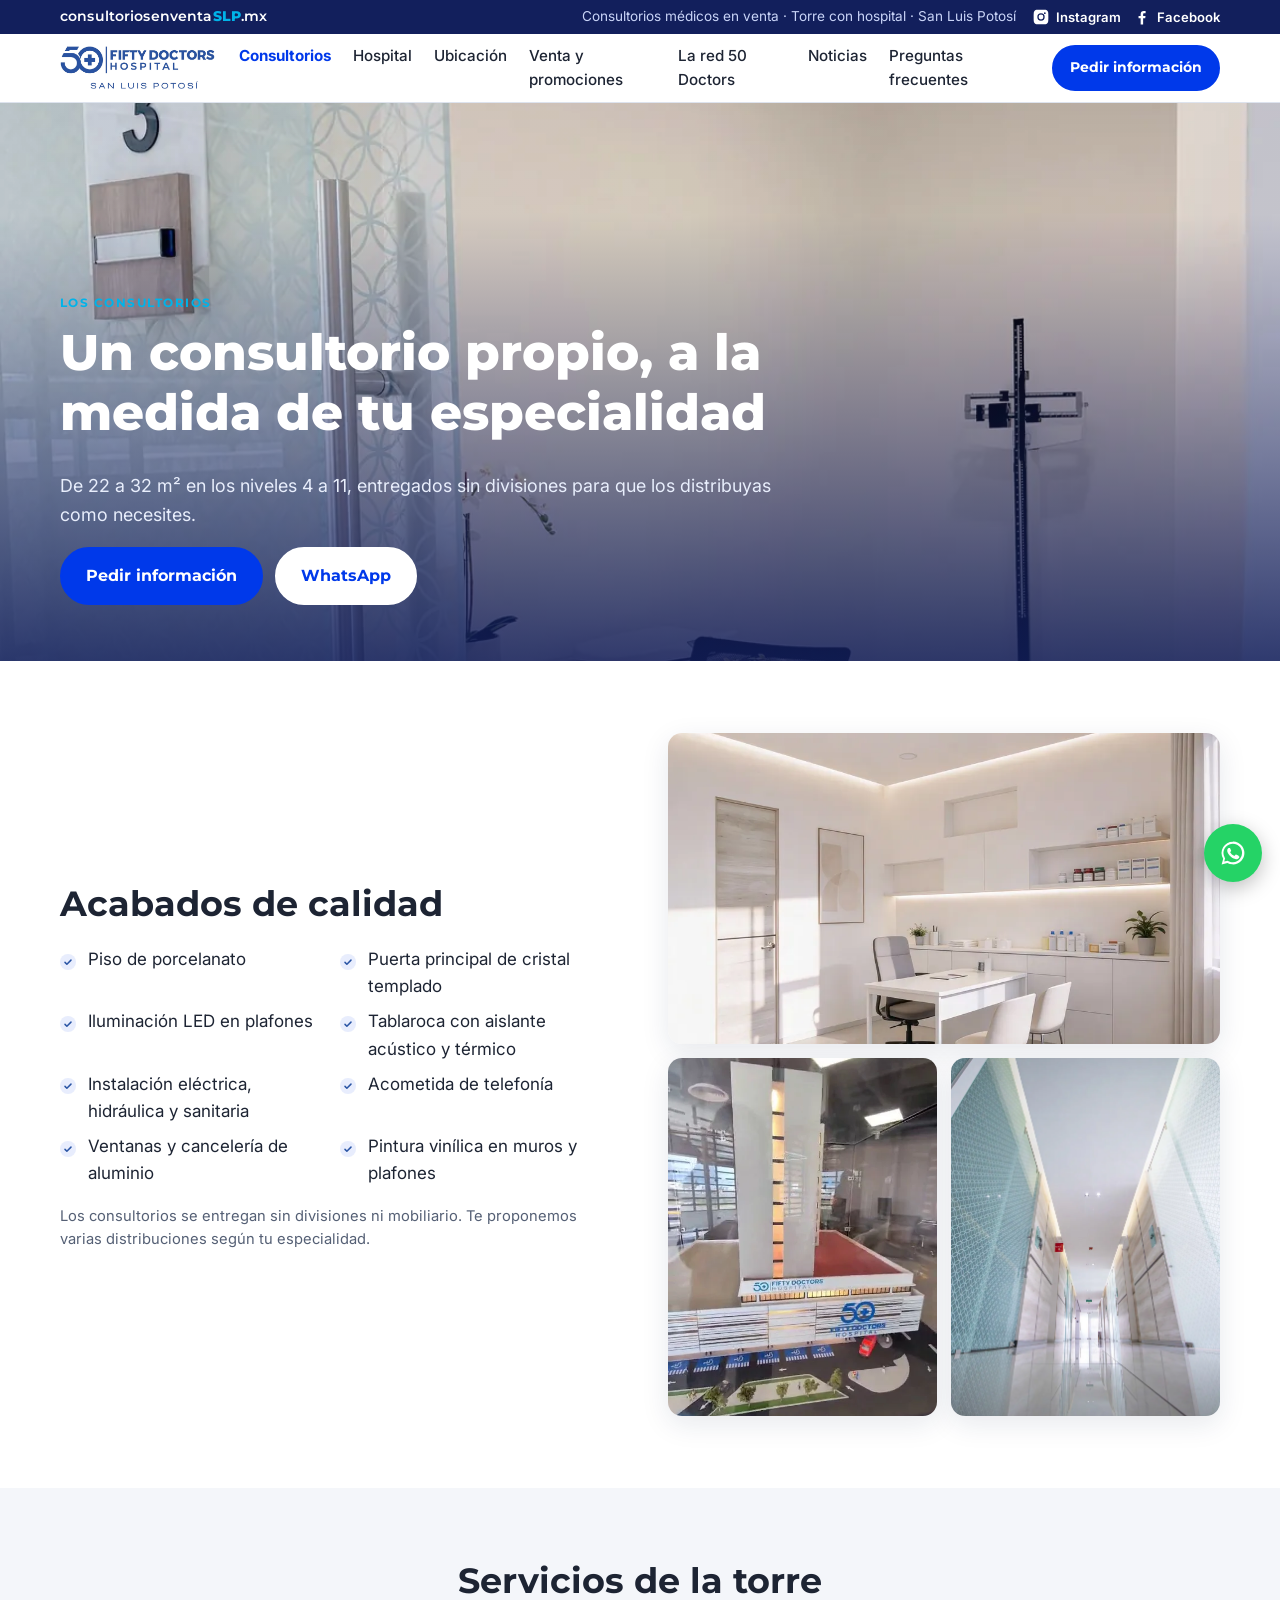
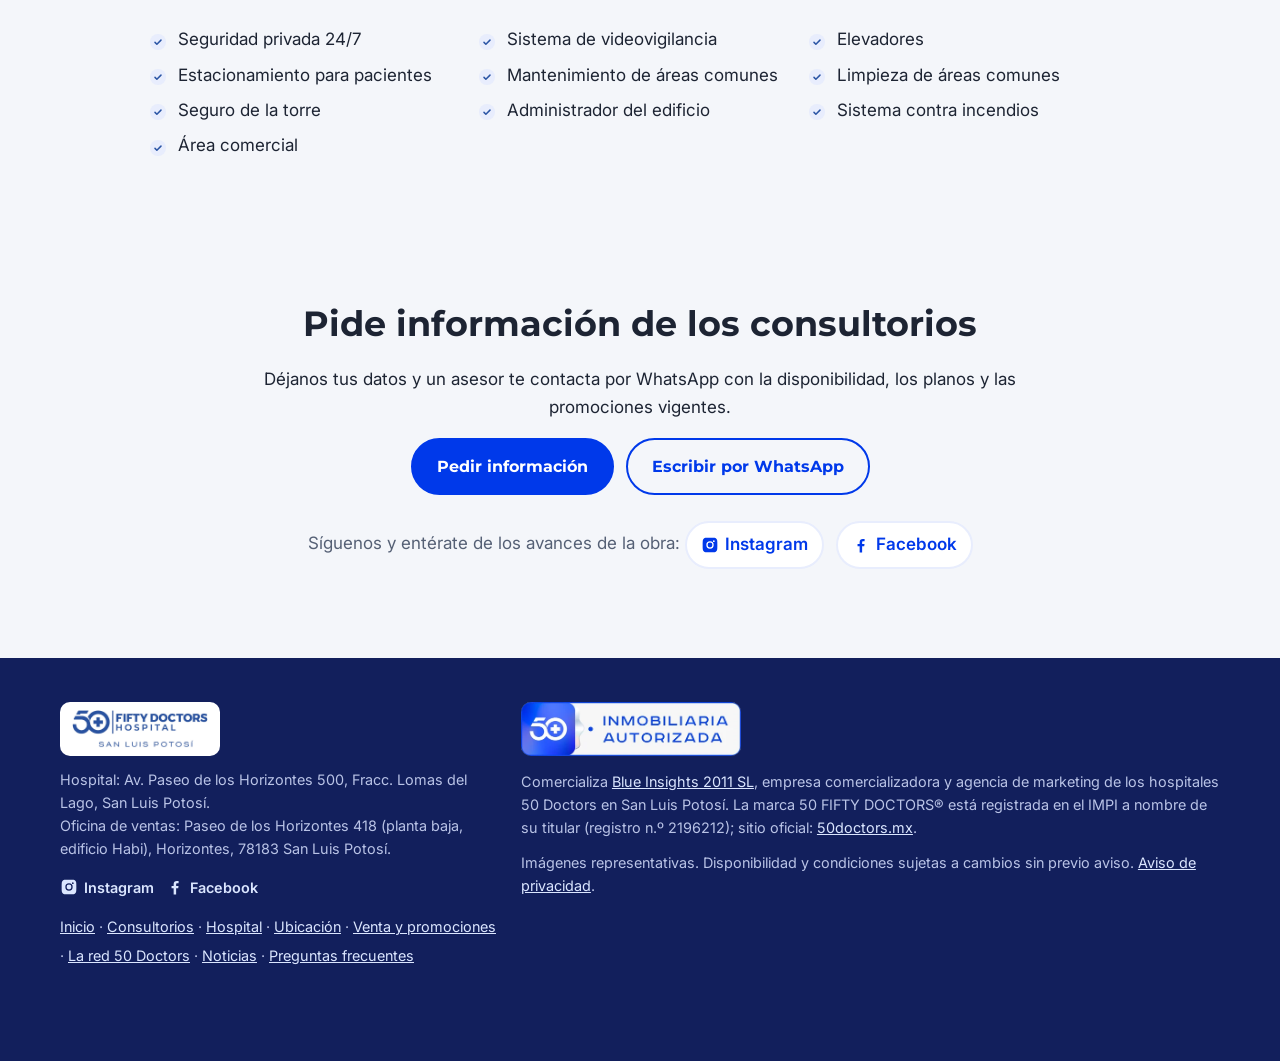
==== commit 65aba67c: "Fuera «preventa»: página «Venta y promociones» con la promo «¡El mejor fin!» - /preventa/ pasa a /ve" ====
--- a/consultorios/index.html
+++ b/consultorios/index.html
@@ -31,7 +31,7 @@
 <link rel="preconnect" href="https://fonts.googleapis.com">
 <link rel="preconnect" href="https://fonts.gstatic.com" crossorigin>
 <link href="https://fonts.googleapis.com/css2?family=Montserrat:wght@500;600;700;800&family=Inter:wght@400;500;600&display=swap" rel="stylesheet">
-<link rel="stylesheet" href="/assets/css/style.css?v=9">
+<link rel="stylesheet" href="/assets/css/style.css?v=10">
 </head>
 <body>
 <div class="barra-dominio">
@@ -50,7 +50,7 @@
       <a href="/consultorios/" aria-current="page">Consultorios</a>
       <a href="/hospital/">Hospital</a>
       <a href="/ubicacion/">Ubicación</a>
-      <a href="/preventa/">Preventa</a>
+      <a href="/venta-y-promociones/">Venta y promociones</a>
       <a href="/red-50-doctors/">La red 50 Doctors</a>
       <a href="/noticias/">Noticias</a>
       <a href="/preguntas-frecuentes/">Preguntas frecuentes</a>
@@ -61,7 +61,7 @@
       <a href="/consultorios/" aria-current="page">Consultorios</a>
       <a href="/hospital/">Hospital</a>
       <a href="/ubicacion/">Ubicación</a>
-      <a href="/preventa/">Preventa</a>
+      <a href="/venta-y-promociones/">Venta y promociones</a>
       <a href="/red-50-doctors/">La red 50 Doctors</a>
       <a href="/noticias/">Noticias</a>
       <a href="/preguntas-frecuentes/">Preguntas frecuentes</a>
@@ -122,10 +122,18 @@
   </div>
 </section>
 </main>
+
+<div class="promo-flotante" data-promo-hasta="2026-11-21T00:00:00-06:00" hidden>
+  <a href="/venta-y-promociones/#promocion" aria-label="¡El mejor fin! del 6 al 20 de noviembre de 2026: ver la promoción">
+    <img class="promo-flotante__img" src="/assets/img/promo-mejor-fin-mini.webp" alt="" width="360" height="462">
+    <span class="promo-flotante__movil"><b>¡El mejor fin!</b> 0% enganche →</span>
+  </a>
+  <button type="button" class="promo-flotante__cerrar" aria-label="Cerrar la promoción">×</button>
+</div>
 <section class="seccion seccion--gris" id="contacto">
   <div class="contenedor contacto">
     <h2>Pide información de los consultorios</h2>
-    <p>Déjanos tus datos y un asesor te contacta por WhatsApp con la disponibilidad, los planos y las condiciones de la preventa.</p>
+    <p>Déjanos tus datos y un asesor te contacta por WhatsApp con la disponibilidad, los planos y las promociones vigentes.</p>
     <div class="botones centrar">
       <a class="boton" data-formulario href="/#contacto">Pedir información</a>
       <a class="boton boton--borde-oscuro" data-whatsapp href="/#contacto">Escribir por WhatsApp</a>
@@ -138,10 +146,10 @@
   <div class="contenedor pie__fila">
     <div>
       <img src="/assets/img/logo.png" alt="50 Doctors Hospital San Luis Potosí" width="160" height="45" class="pie__logo">
-      <p>Hospital (en preventa): Av. Paseo de los Horizontes 500, Fracc. Lomas del Lago, San Luis Potosí.<br>Oficina de ventas: Paseo de los Horizontes 418 (planta baja, edificio Habi), Horizontes, 78183 San Luis Potosí.</p>
+      <p>Hospital: Av. Paseo de los Horizontes 500, Fracc. Lomas del Lago, San Luis Potosí.<br>Oficina de ventas: Paseo de los Horizontes 418 (planta baja, edificio Habi), Horizontes, 78183 San Luis Potosí.</p>
       <p><span class="redes redes--pie"><a href="https://www.instagram.com/consultoriosenventa.slp/" target="_blank" rel="noopener" aria-label="Instagram de 50 Doctors SLP"><svg viewBox="0 0 24 24" width="18" height="18" aria-hidden="true"><path fill="currentColor" d="M12 2.2c3.2 0 3.6 0 4.8.1 1.2.1 1.8.2 2.2.4.6.2 1 .5 1.4.9.4.4.7.8.9 1.4.2.4.4 1.1.4 2.2.1 1.3.1 1.6.1 4.8s0 3.6-.1 4.8c-.1 1.2-.2 1.8-.4 2.2-.2.6-.5 1-.9 1.4-.4.4-.8.7-1.4.9-.4.2-1.1.4-2.2.4-1.3.1-1.6.1-4.8.1s-3.6 0-4.8-.1c-1.2-.1-1.8-.2-2.2-.4-.6-.2-1-.5-1.4-.9-.4-.4-.7-.8-.9-1.4-.2-.4-.4-1.1-.4-2.2C2.2 15.6 2.2 15.2 2.2 12s0-3.6.1-4.8c.1-1.2.2-1.8.4-2.2.2-.6.5-1 .9-1.4.4-.4.8-.7 1.4-.9.4-.2 1.1-.4 2.2-.4C8.4 2.2 8.8 2.2 12 2.2Zm0 4.9a4.9 4.9 0 1 0 0 9.8 4.9 4.9 0 0 0 0-9.8Zm0 8.1a3.2 3.2 0 1 1 0-6.4 3.2 3.2 0 0 1 0 6.4Zm5.1-9.4a1.15 1.15 0 1 0 0 2.3 1.15 1.15 0 0 0 0-2.3Z"/></svg><span>Instagram</span></a><a href="https://www.facebook.com/1326223403898883" target="_blank" rel="noopener" aria-label="Facebook de 50 Doctors SLP"><svg viewBox="0 0 24 24" width="18" height="18" aria-hidden="true"><path fill="currentColor" d="M13.5 22v-8.2h2.8l.4-3.2h-3.2V8.5c0-.9.3-1.6 1.6-1.6h1.7V4.1c-.3 0-1.3-.1-2.5-.1-2.5 0-4.1 1.5-4.1 4.2v2.4H7.4v3.2h2.8V22h3.3Z"/></svg><span>Facebook</span></a></span></p>
       <nav class="pie__menu" aria-label="Secciones">
-        <a href="/">Inicio</a> · <a href="/consultorios/">Consultorios</a> · <a href="/hospital/">Hospital</a> · <a href="/ubicacion/">Ubicación</a> · <a href="/preventa/">Preventa</a> · <a href="/red-50-doctors/">La red 50 Doctors</a> · <a href="/noticias/">Noticias</a> · <a href="/preguntas-frecuentes/">Preguntas frecuentes</a>
+        <a href="/">Inicio</a> · <a href="/consultorios/">Consultorios</a> · <a href="/hospital/">Hospital</a> · <a href="/ubicacion/">Ubicación</a> · <a href="/venta-y-promociones/">Venta y promociones</a> · <a href="/red-50-doctors/">La red 50 Doctors</a> · <a href="/noticias/">Noticias</a> · <a href="/preguntas-frecuentes/">Preguntas frecuentes</a>
       </nav>
     </div>
     <div class="pie__legal">
@@ -155,6 +163,6 @@
 <a class="flotante" data-whatsapp href="/#contacto" aria-label="Escribir por WhatsApp">
   <svg viewBox="0 0 32 32" width="28" height="28" aria-hidden="true"><path fill="currentColor" d="M16 3a13 13 0 0 0-11.2 19.6L3 29l6.6-1.7A13 13 0 1 0 16 3Zm0 23.6c-2 0-4-.6-5.7-1.6l-.4-.2-3.9 1 1-3.8-.3-.4A10.6 10.6 0 1 1 16 26.6Zm5.8-7.9c-.3-.2-1.9-.9-2.2-1s-.5-.2-.7.2-.8 1-1 1.2-.4.2-.7.1a8.7 8.7 0 0 1-4.3-3.8c-.3-.6.3-.5.9-1.7.1-.2 0-.4 0-.5l-1-2.4c-.3-.6-.5-.5-.7-.5h-.6c-.2 0-.6.1-.9.4s-1.2 1.1-1.2 2.8 1.2 3.3 1.4 3.5 2.4 3.7 5.9 5.2c2.2.9 3 1 4.1.8.7-.1 1.9-.8 2.2-1.5s.3-1.4.2-1.5-.3-.2-.6-.3Z"/></svg>
 </a>
-<script src="/assets/js/enlaces.js?v=9"></script>
+<script src="/assets/js/enlaces.js?v=10"></script>
 </body>
 </html>
--- a/assets/css/style.css
+++ b/assets/css/style.css
@@ -310,3 +310,56 @@
 .faq summary::after { content: "+"; position: absolute; right: 18px; top: 50%; transform: translateY(-50%); color: var(--azul); font-size: 1.4rem; font-weight: 600; }
 .faq[open] summary::after { content: "–"; }
 .faq p { padding: 0 18px 16px; margin: 0; color: var(--texto-suave); }
+
+/* ── Promoción vigente (CEO 2026-11-06) ─────────────────────────────── */
+.promo { background: linear-gradient(135deg, var(--azul-claro) 0%, var(--blanco) 70%); }
+.promo__fila { display: grid; grid-template-columns: minmax(0, 420px) 1fr; gap: 48px; align-items: center; }
+.promo__img { width: 100%; height: auto; border-radius: var(--radio); box-shadow: var(--sombra); }
+.promo__texto h2 { font-size: clamp(2rem, 4vw, 2.8rem); margin: .2em 0 .5em; color: var(--azul-oscuro); }
+.promo__planes { display: grid; gap: 10px; margin-bottom: 18px; }
+.promo__plan {
+  display: flex; align-items: center; gap: 18px;
+  background: var(--blanco); border: 2px solid var(--azul); border-radius: var(--radio);
+  padding: 14px 20px;
+}
+.promo__plan strong { font-family: Montserrat, sans-serif; font-weight: 800; font-size: clamp(2.4rem, 5vw, 3.4rem); color: var(--azul); line-height: 1; min-width: 2.6ch; }
+.promo__plan span { color: var(--texto-suave); }
+.promo__plan b { display: block; font-family: Montserrat, sans-serif; font-size: 1.3rem; color: var(--texto); }
+.promo__o { margin: 0; text-align: center; font-weight: 700; color: var(--azul-oscuro); }
+@media (max-width: 800px) {
+  .promo__fila { grid-template-columns: 1fr; gap: 28px; }
+  .promo__img { max-width: 420px; margin: 0 auto; }
+}
+
+/* El anuncio flotante, a la derecha en todas las páginas menos la de la
+   promo. En el móvil la imagen no se lee: una pastilla abajo a la izquierda
+   (a la derecha está el botón de WhatsApp). */
+.promo-flotante {
+  position: fixed; right: 18px; bottom: 92px; z-index: 29;
+  width: 180px; border-radius: 12px; background: var(--blanco);
+  box-shadow: 0 10px 30px rgba(18, 31, 92, .30);
+  animation: promo-entra .5s ease-out;
+}
+.promo-flotante[hidden] { display: none; }
+.promo-flotante a { display: block; color: inherit; text-decoration: none; }
+.promo-flotante__img { display: block; width: 100%; height: auto; border-radius: 12px; }
+.promo-flotante__movil { display: none; }
+.promo-flotante:hover { transform: translateY(-2px); }
+.promo-flotante__cerrar {
+  position: absolute; top: -10px; right: -10px;
+  width: 28px; height: 28px; border-radius: 50%; border: 0; cursor: pointer;
+  background: var(--azul-oscuro); color: var(--blanco); font-size: 18px; line-height: 1;
+  box-shadow: 0 2px 8px rgba(0, 0, 0, .25);
+}
+@keyframes promo-entra { from { opacity: 0; transform: translateX(30px); } to { opacity: 1; transform: none; } }
+@media (max-height: 560px) and (min-width: 701px) { .promo-flotante { width: 130px; } }
+@media (max-width: 700px) {
+  .promo-flotante { width: auto; left: 12px; right: 88px; bottom: 22px; border-radius: 999px; background: var(--azul); }
+  .promo-flotante__img { display: none; }
+  .promo-flotante__movil {
+    display: block; padding: 13px 38px 13px 16px; color: var(--blanco);
+    font-size: .88rem; white-space: nowrap; overflow: hidden; text-overflow: ellipsis;
+  }
+  .promo-flotante__cerrar { top: 50%; right: 8px; transform: translateY(-50%); background: rgba(255,255,255,.2); }
+}
+@media (prefers-reduced-motion: reduce) { .promo-flotante { animation: none; } }
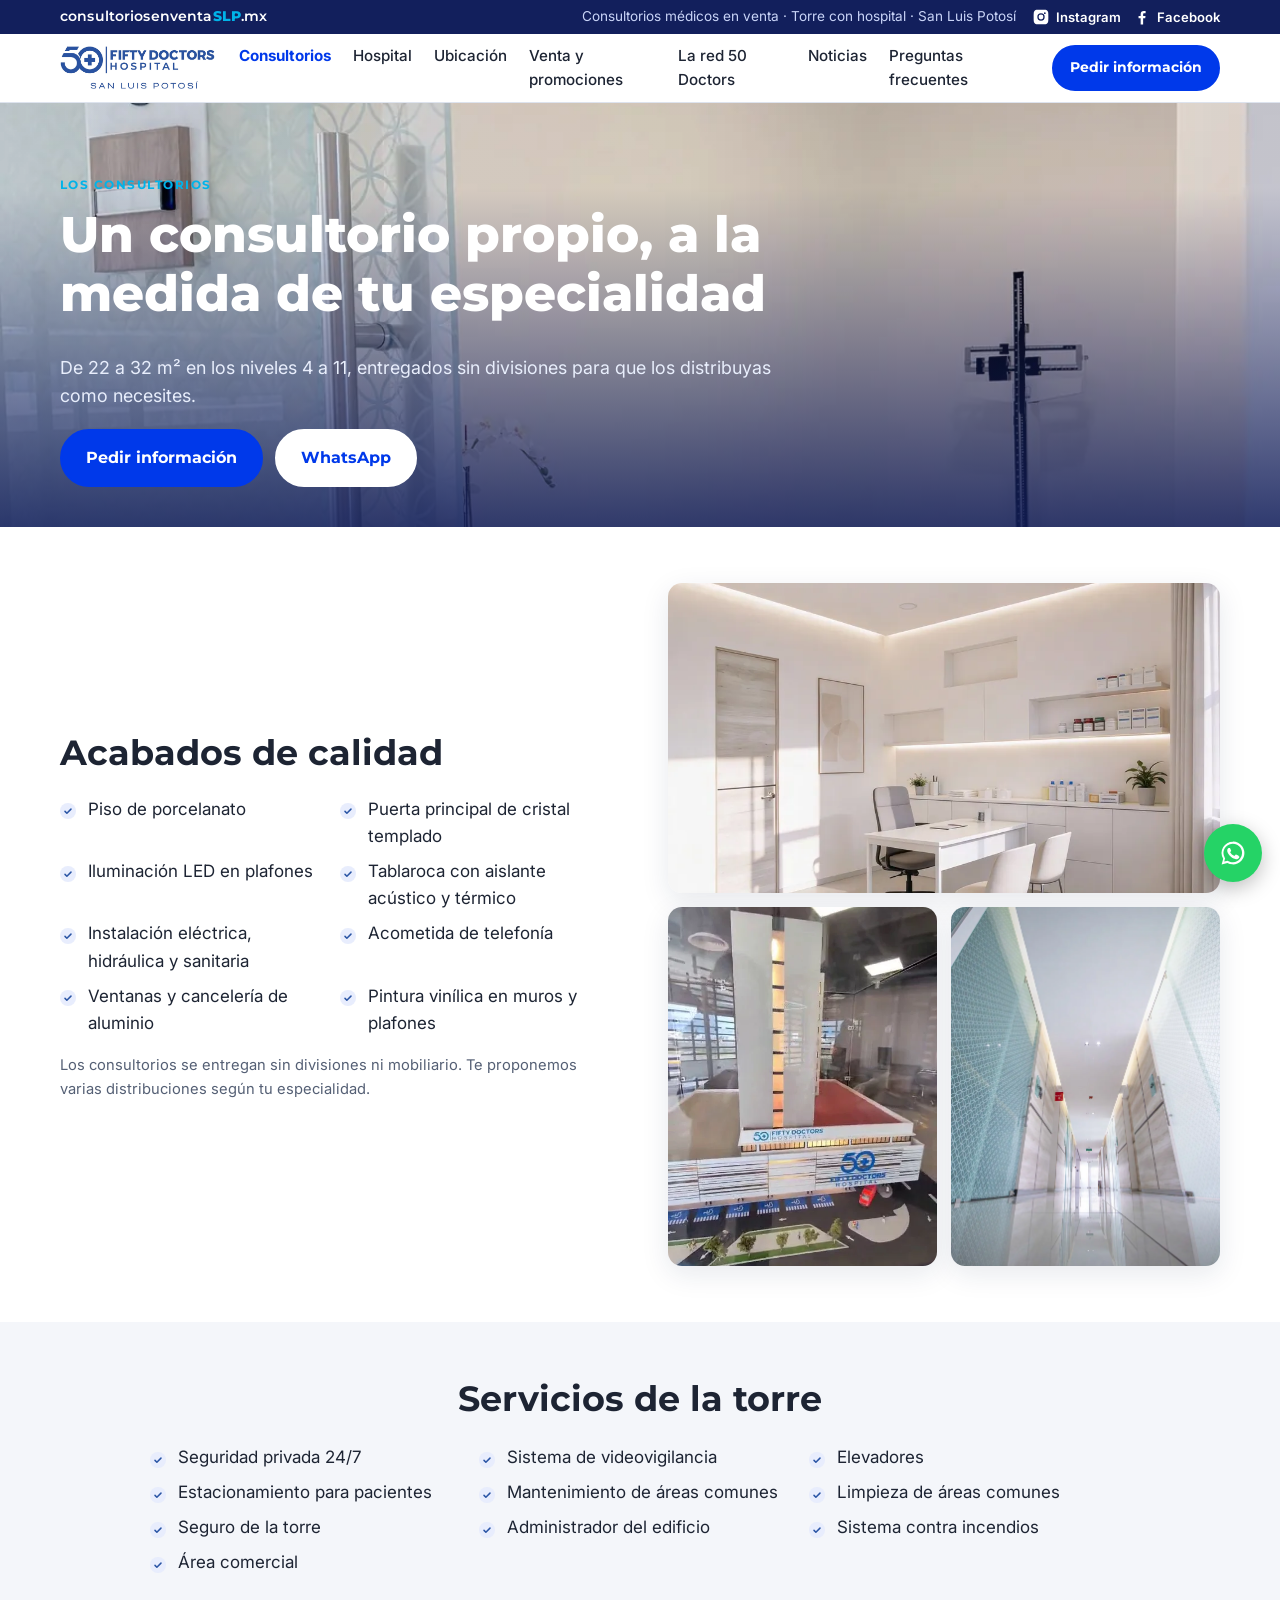
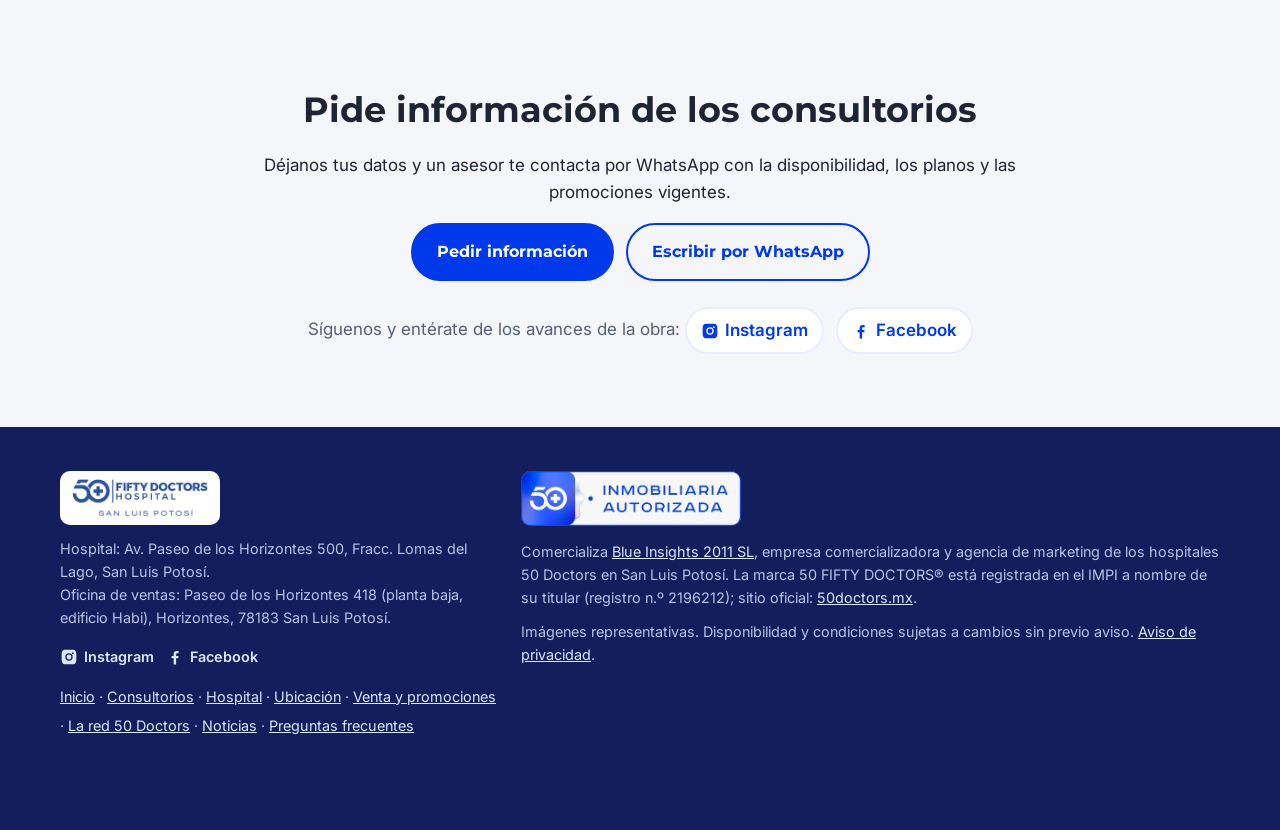
==== commit 96189e13: "Promo flotante más grande, arriba y sobre la foto; portadas y secciones más bajas (menos scroll) Co-" ====
--- a/consultorios/index.html
+++ b/consultorios/index.html
@@ -31,7 +31,7 @@
 <link rel="preconnect" href="https://fonts.googleapis.com">
 <link rel="preconnect" href="https://fonts.gstatic.com" crossorigin>
 <link href="https://fonts.googleapis.com/css2?family=Montserrat:wght@500;600;700;800&family=Inter:wght@400;500;600&display=swap" rel="stylesheet">
-<link rel="stylesheet" href="/assets/css/style.css?v=10">
+<link rel="stylesheet" href="/assets/css/style.css?v=11">
 </head>
 <body>
 <div class="barra-dominio">
--- a/assets/css/style.css
+++ b/assets/css/style.css
@@ -99,10 +99,10 @@
 .etiqueta--clara { color: var(--cian); }
 
 /* Portada */
-.portada { position: relative; min-height: min(86vh, 760px); display: flex; align-items: flex-end; overflow: hidden; }
+.portada { position: relative; min-height: min(66vh, 580px); display: flex; align-items: flex-end; overflow: hidden; }
 .portada__foto { position: absolute; inset: 0; width: 100%; height: 100%; object-fit: cover; object-position: center 35%; }
 .portada__velo { position: absolute; inset: 0; background: linear-gradient(180deg, rgba(18, 31, 92, .05) 20%, rgba(18, 31, 92, .85) 100%); }
-.portada__texto { position: relative; padding: 120px 0 56px; color: var(--blanco); }
+.portada__texto { position: relative; padding: 72px 0 40px; color: var(--blanco); }
 .portada__texto h1 { color: var(--blanco); max-width: 860px; }
 .portada__texto .etiqueta { color: var(--cian); }
 .portada__sub { font-size: 1.12rem; max-width: 720px; color: #e8eefc; }
@@ -118,7 +118,7 @@
 @media (min-width: 1050px) { .cifras__fila { grid-template-columns: repeat(7, 1fr); } }
 
 /* Secciones */
-.seccion { padding: 72px 0; }
+.seccion { padding: 56px 0; }
 .seccion--gris { background: var(--gris); }
 .dos-col { display: grid; gap: 40px; align-items: center; }
 @media (min-width: 900px) {
@@ -203,7 +203,7 @@
 @media (max-width: 600px) {
   .marca img { width: 128px; }
   .portada__velo { background: linear-gradient(180deg, rgba(18, 31, 92, .25) 0%, rgba(18, 31, 92, .9) 55%); }
-  .portada__texto { padding-top: 90px; }
+  .portada__texto { padding-top: 64px; }
   .portada__botones .boton { flex: 1 1 100%; }
 }
 
@@ -231,7 +231,7 @@
 .preventa .botones, .contacto .botones { justify-content: center; }
 @media (max-width: 600px) { .portada .botones .boton { flex: 1 1 100%; } }
 
-.portada--interior { min-height: min(62vh, 560px); }
+.portada--interior { min-height: min(46vh, 420px); }
 
 .tarjetas--enlace { grid-template-columns: 1fr; }
 @media (min-width: 700px) { .tarjetas--enlace { grid-template-columns: 1fr 1fr; } }
@@ -336,7 +336,7 @@
    (a la derecha está el botón de WhatsApp). */
 .promo-flotante {
   position: fixed; right: 18px; bottom: 92px; z-index: 29;
-  width: 180px; border-radius: 12px; background: var(--blanco);
+  width: 190px; border-radius: 12px; background: var(--blanco);
   box-shadow: 0 10px 30px rgba(18, 31, 92, .30);
   animation: promo-entra .5s ease-out;
 }
@@ -352,7 +352,17 @@
   box-shadow: 0 2px 8px rgba(0, 0, 0, .25);
 }
 @keyframes promo-entra { from { opacity: 0; transform: translateX(30px); } to { opacity: 1; transform: none; } }
-@media (max-height: 560px) and (min-width: 701px) { .promo-flotante { width: 130px; } }
+/* Pantalla ancha: grande, arriba y hacia dentro, montado sobre la foto de
+   portada (el titular ocupa como mucho 860 px a la izquierda). */
+@media (min-width: 1100px) {
+  .promo-flotante {
+    top: 150px; bottom: auto;
+    right: max(24px, calc((100vw - 1160px) / 2 + 24px));
+    width: clamp(230px, 19vw, 280px);
+  }
+}
+@media (min-width: 1100px) and (max-height: 640px) { .promo-flotante { width: 190px; top: 130px; } }
+@media (max-height: 520px) and (min-width: 701px) { .promo-flotante { width: 130px; } }
 @media (max-width: 700px) {
   .promo-flotante { width: auto; left: 12px; right: 88px; bottom: 22px; border-radius: 999px; background: var(--azul); }
   .promo-flotante__img { display: none; }
